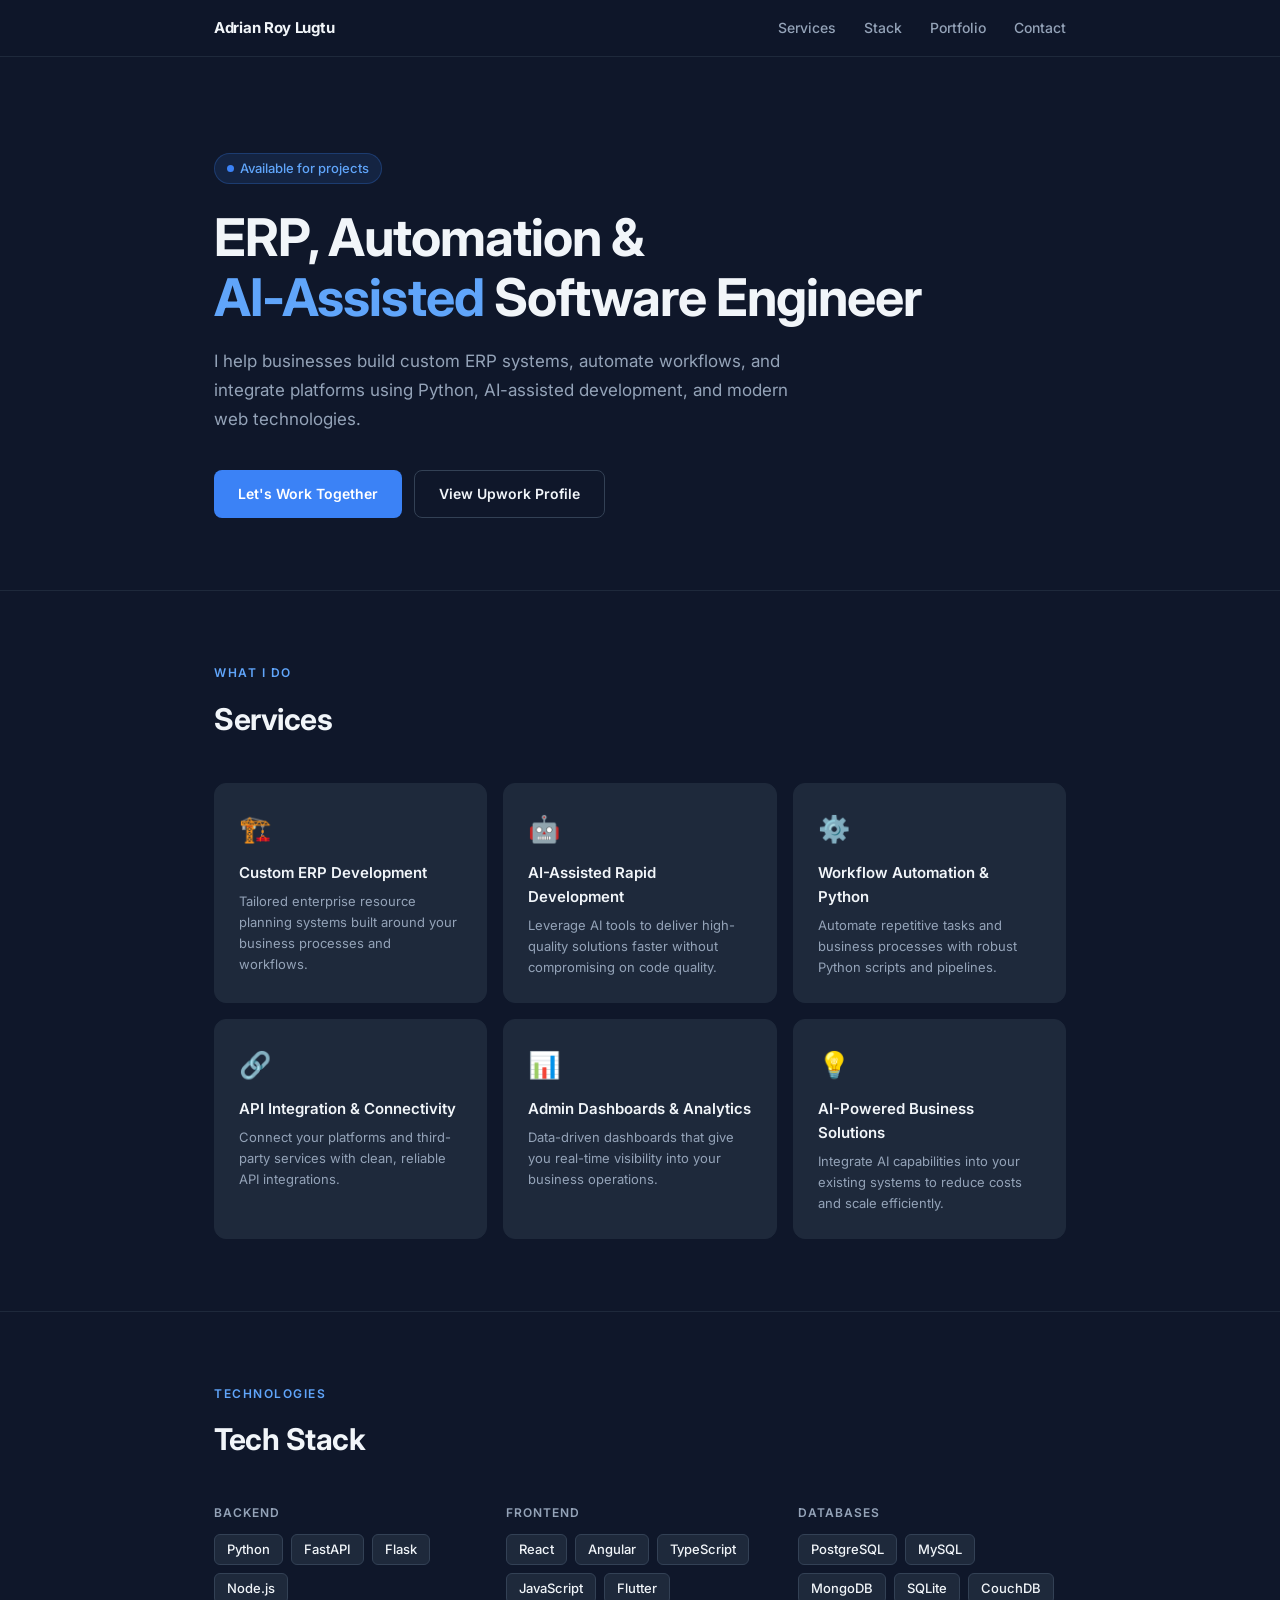
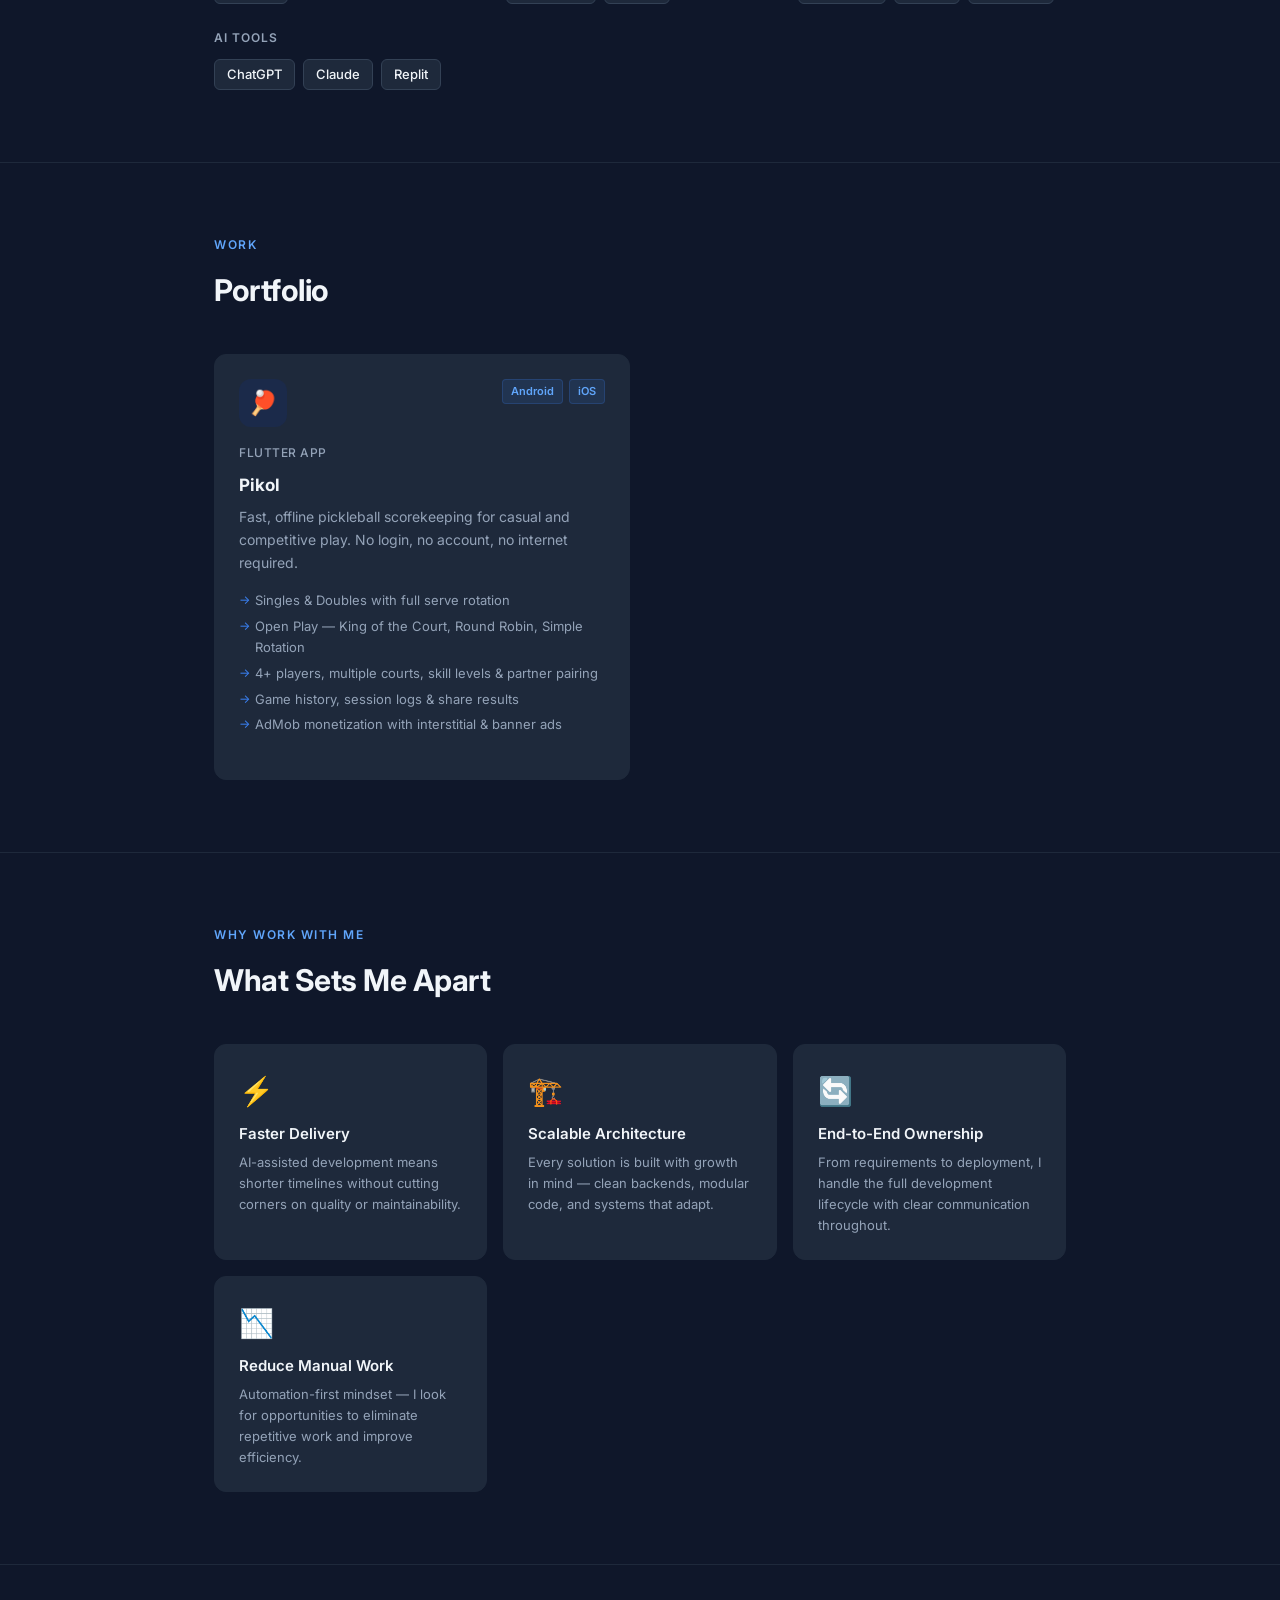
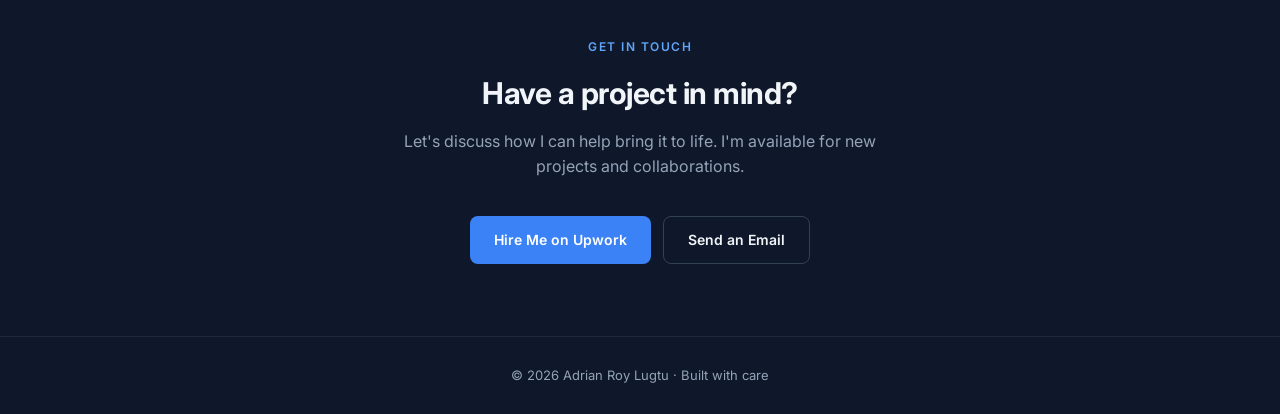
==== index.html @ 1fda946d "added developer profile" ====
<!DOCTYPE html>
<html lang="en">
<head>
  <meta charset="UTF-8" />
  <meta name="viewport" content="width=device-width, initial-scale=1.0" />
  <title>Adrian Roy Lugtu — ERP, Automation & AI Software Engineer</title>
  <link rel="preconnect" href="https://fonts.googleapis.com" />
  <link rel="preconnect" href="https://fonts.gstatic.com" crossorigin />
  <link href="https://fonts.googleapis.com/css2?family=Inter:wght@400;500;600;700&display=swap" rel="stylesheet" />
  <style>
    *, *::before, *::after { box-sizing: border-box; margin: 0; padding: 0; }

    :root {
      --navy:   #0f172a;
      --navy2:  #1e293b;
      --navy3:  #334155;
      --accent: #3b82f6;
      --accent2:#60a5fa;
      --text:   #f1f5f9;
      --muted:  #94a3b8;
      --border: #1e293b;
      --card:   #1e293b;
      --radius: 12px;
    }

    html { scroll-behavior: smooth; }

    body {
      font-family: 'Inter', sans-serif;
      background: var(--navy);
      color: var(--text);
      line-height: 1.6;
      -webkit-font-smoothing: antialiased;
    }

    a { color: var(--accent2); text-decoration: none; }
    a:hover { text-decoration: underline; }

    /* ── Layout ── */
    .container {
      max-width: 900px;
      margin: 0 auto;
      padding: 0 24px;
    }

    section { padding: 72px 0; }
    section + section { border-top: 1px solid var(--border); }

    /* ── Nav ── */
    nav {
      position: sticky;
      top: 0;
      z-index: 100;
      background: rgba(15, 23, 42, 0.9);
      backdrop-filter: blur(10px);
      border-bottom: 1px solid var(--border);
    }

    nav .inner {
      max-width: 900px;
      margin: 0 auto;
      padding: 0 24px;
      height: 56px;
      display: flex;
      align-items: center;
      justify-content: space-between;
    }

    nav .logo {
      font-weight: 700;
      font-size: 15px;
      color: var(--text);
      letter-spacing: -0.3px;
    }

    nav ul {
      list-style: none;
      display: flex;
      gap: 28px;
    }

    nav ul a {
      font-size: 14px;
      font-weight: 500;
      color: var(--muted);
      transition: color 0.2s;
    }

    nav ul a:hover { color: var(--text); text-decoration: none; }

    /* ── Hero ── */
    #hero {
      padding: 96px 0 72px;
      border-top: none;
    }

    .hero-badge {
      display: inline-flex;
      align-items: center;
      gap: 6px;
      background: rgba(59, 130, 246, 0.12);
      border: 1px solid rgba(59, 130, 246, 0.25);
      color: var(--accent2);
      font-size: 13px;
      font-weight: 500;
      padding: 4px 12px;
      border-radius: 999px;
      margin-bottom: 24px;
    }

    .hero-badge::before {
      content: '';
      width: 7px;
      height: 7px;
      background: var(--accent);
      border-radius: 50%;
    }

    h1 {
      font-size: clamp(32px, 6vw, 52px);
      font-weight: 700;
      line-height: 1.15;
      letter-spacing: -1px;
      margin-bottom: 20px;
    }

    h1 span { color: var(--accent2); }

    .hero-desc {
      font-size: 17px;
      color: var(--muted);
      max-width: 600px;
      margin-bottom: 36px;
      line-height: 1.7;
    }

    .hero-cta {
      display: flex;
      gap: 12px;
      flex-wrap: wrap;
    }

    .btn {
      display: inline-flex;
      align-items: center;
      gap: 8px;
      padding: 12px 24px;
      border-radius: 8px;
      font-size: 14px;
      font-weight: 600;
      cursor: pointer;
      transition: opacity 0.2s, transform 0.15s;
    }

    .btn:hover { opacity: 0.85; transform: translateY(-1px); text-decoration: none; }

    .btn-primary {
      background: var(--accent);
      color: #fff;
    }

    .btn-outline {
      background: transparent;
      color: var(--text);
      border: 1px solid var(--navy3);
    }

    /* ── Section headings ── */
    .section-label {
      font-size: 12px;
      font-weight: 600;
      letter-spacing: 1.5px;
      text-transform: uppercase;
      color: var(--accent2);
      margin-bottom: 12px;
    }

    h2 {
      font-size: clamp(22px, 4vw, 30px);
      font-weight: 700;
      letter-spacing: -0.5px;
      margin-bottom: 40px;
    }

    /* ── Services grid ── */
    .services-grid {
      display: grid;
      grid-template-columns: repeat(auto-fill, minmax(260px, 1fr));
      gap: 16px;
    }

    .service-card {
      background: var(--card);
      border: 1px solid var(--border);
      border-radius: var(--radius);
      padding: 24px;
      transition: border-color 0.2s;
    }

    .service-card:hover { border-color: var(--navy3); }

    .service-icon {
      font-size: 26px;
      margin-bottom: 12px;
    }

    .service-card h3 {
      font-size: 15px;
      font-weight: 600;
      margin-bottom: 6px;
    }

    .service-card p {
      font-size: 13px;
      color: var(--muted);
      line-height: 1.6;
    }

    /* ── Tech stack ── */
    .stack-groups {
      display: grid;
      grid-template-columns: repeat(auto-fill, minmax(200px, 1fr));
      gap: 24px;
    }

    .stack-group h3 {
      font-size: 12px;
      font-weight: 600;
      text-transform: uppercase;
      letter-spacing: 1px;
      color: var(--muted);
      margin-bottom: 12px;
    }

    .tag-list {
      display: flex;
      flex-wrap: wrap;
      gap: 8px;
    }

    .tag {
      background: var(--navy2);
      border: 1px solid var(--navy3);
      color: var(--text);
      font-size: 13px;
      font-weight: 500;
      padding: 4px 12px;
      border-radius: 6px;
    }

    /* ── Portfolio ── */
    .portfolio-grid {
      display: grid;
      grid-template-columns: repeat(auto-fill, minmax(280px, 1fr));
      gap: 20px;
    }

    .project-card {
      background: var(--card);
      border: 1px solid var(--border);
      border-radius: var(--radius);
      overflow: hidden;
      transition: border-color 0.2s, transform 0.2s;
    }

    .project-card:hover {
      border-color: var(--navy3);
      transform: translateY(-2px);
    }

    .project-header {
      padding: 24px 24px 0;
      display: flex;
      align-items: flex-start;
      justify-content: space-between;
      gap: 12px;
    }

    .project-icon {
      width: 48px;
      height: 48px;
      border-radius: 12px;
      background: #1B2A4A;
      display: flex;
      align-items: center;
      justify-content: center;
      font-size: 24px;
      flex-shrink: 0;
    }

    .project-platforms {
      display: flex;
      gap: 6px;
    }

    .platform-badge {
      font-size: 11px;
      font-weight: 600;
      padding: 3px 8px;
      border-radius: 4px;
      background: rgba(59, 130, 246, 0.12);
      color: var(--accent2);
      border: 1px solid rgba(59, 130, 246, 0.2);
    }

    .project-body { padding: 16px 24px 24px; }

    .project-body h3 {
      font-size: 17px;
      font-weight: 700;
      margin-bottom: 6px;
    }

    .project-body .tagline {
      font-size: 12px;
      font-weight: 500;
      color: var(--muted);
      margin-bottom: 10px;
      text-transform: uppercase;
      letter-spacing: 0.5px;
    }

    .project-body p {
      font-size: 14px;
      color: var(--muted);
      line-height: 1.65;
      margin-bottom: 16px;
    }

    .project-features {
      list-style: none;
      display: flex;
      flex-direction: column;
      gap: 5px;
      margin-bottom: 20px;
    }

    .project-features li {
      font-size: 13px;
      color: var(--muted);
      padding-left: 16px;
      position: relative;
    }

    .project-features li::before {
      content: '→';
      position: absolute;
      left: 0;
      color: var(--accent);
      font-size: 12px;
    }

    /* ── Why me ── */
    .why-grid {
      display: grid;
      grid-template-columns: repeat(auto-fill, minmax(240px, 1fr));
      gap: 16px;
    }

    .why-card {
      background: var(--card);
      border: 1px solid var(--border);
      border-radius: var(--radius);
      padding: 24px;
    }

    .why-card .num {
      font-size: 28px;
      font-weight: 700;
      color: var(--accent2);
      margin-bottom: 8px;
    }

    .why-card h3 {
      font-size: 15px;
      font-weight: 600;
      margin-bottom: 6px;
    }

    .why-card p {
      font-size: 13px;
      color: var(--muted);
      line-height: 1.6;
    }

    /* ── Contact ── */
    #contact {
      text-align: center;
    }

    #contact h2 { margin-bottom: 12px; }

    #contact p {
      font-size: 16px;
      color: var(--muted);
      max-width: 480px;
      margin: 0 auto 36px;
    }

    #contact .cta-row {
      display: flex;
      justify-content: center;
      gap: 12px;
      flex-wrap: wrap;
    }

    /* ── Footer ── */
    footer {
      border-top: 1px solid var(--border);
      padding: 28px 0;
      text-align: center;
    }

    footer p {
      font-size: 13px;
      color: var(--muted);
    }

    /* ── Responsive ── */
    @media (max-width: 600px) {
      nav ul { display: none; }
      .hero-cta { flex-direction: column; }
      #contact .cta-row { flex-direction: column; align-items: center; }
    }
  </style>
</head>
<body>

  <!-- Nav -->
  <nav>
    <div class="inner">
      <span class="logo">Adrian Roy Lugtu</span>
      <ul>
        <li><a href="#services">Services</a></li>
        <li><a href="#stack">Stack</a></li>
        <li><a href="#portfolio">Portfolio</a></li>
        <li><a href="#contact">Contact</a></li>
      </ul>
    </div>
  </nav>

  <!-- Hero -->
  <section id="hero">
    <div class="container">
      <div class="hero-badge">Available for projects</div>
      <h1>ERP, Automation &<br /><span>AI-Assisted</span> Software Engineer</h1>
      <p class="hero-desc">
        I help businesses build custom ERP systems, automate workflows, and integrate platforms
        using Python, AI-assisted development, and modern web technologies.
      </p>
      <div class="hero-cta">
        <a href="#contact" class="btn btn-primary">Let's Work Together</a>
        <a href="https://www.upwork.com/freelancers/adrianroyl" target="_blank" rel="noopener" class="btn btn-outline">View Upwork Profile</a>
      </div>
    </div>
  </section>

  <!-- Services -->
  <section id="services">
    <div class="container">
      <div class="section-label">What I Do</div>
      <h2>Services</h2>
      <div class="services-grid">
        <div class="service-card">
          <div class="service-icon">🏗️</div>
          <h3>Custom ERP Development</h3>
          <p>Tailored enterprise resource planning systems built around your business processes and workflows.</p>
        </div>
        <div class="service-card">
          <div class="service-icon">🤖</div>
          <h3>AI-Assisted Rapid Development</h3>
          <p>Leverage AI tools to deliver high-quality solutions faster without compromising on code quality.</p>
        </div>
        <div class="service-card">
          <div class="service-icon">⚙️</div>
          <h3>Workflow Automation & Python</h3>
          <p>Automate repetitive tasks and business processes with robust Python scripts and pipelines.</p>
        </div>
        <div class="service-card">
          <div class="service-icon">🔗</div>
          <h3>API Integration & Connectivity</h3>
          <p>Connect your platforms and third-party services with clean, reliable API integrations.</p>
        </div>
        <div class="service-card">
          <div class="service-icon">📊</div>
          <h3>Admin Dashboards & Analytics</h3>
          <p>Data-driven dashboards that give you real-time visibility into your business operations.</p>
        </div>
        <div class="service-card">
          <div class="service-icon">💡</div>
          <h3>AI-Powered Business Solutions</h3>
          <p>Integrate AI capabilities into your existing systems to reduce costs and scale efficiently.</p>
        </div>
      </div>
    </div>
  </section>

  <!-- Tech Stack -->
  <section id="stack">
    <div class="container">
      <div class="section-label">Technologies</div>
      <h2>Tech Stack</h2>
      <div class="stack-groups">
        <div class="stack-group">
          <h3>Backend</h3>
          <div class="tag-list">
            <span class="tag">Python</span>
            <span class="tag">FastAPI</span>
            <span class="tag">Flask</span>
            <span class="tag">Node.js</span>
          </div>
        </div>
        <div class="stack-group">
          <h3>Frontend</h3>
          <div class="tag-list">
            <span class="tag">React</span>
            <span class="tag">Angular</span>
            <span class="tag">TypeScript</span>
            <span class="tag">JavaScript</span>
            <span class="tag">Flutter</span>
          </div>
        </div>
        <div class="stack-group">
          <h3>Databases</h3>
          <div class="tag-list">
            <span class="tag">PostgreSQL</span>
            <span class="tag">MySQL</span>
            <span class="tag">MongoDB</span>
            <span class="tag">SQLite</span>
            <span class="tag">CouchDB</span>
          </div>
        </div>
        <div class="stack-group">
          <h3>AI Tools</h3>
          <div class="tag-list">
            <span class="tag">ChatGPT</span>
            <span class="tag">Claude</span>
            <span class="tag">Replit</span>
          </div>
        </div>
      </div>
    </div>
  </section>

  <!-- Portfolio -->
  <section id="portfolio">
    <div class="container">
      <div class="section-label">Work</div>
      <h2>Portfolio</h2>
      <div class="portfolio-grid">
        <div class="project-card">
          <div class="project-header">
            <div class="project-icon">🏓</div>
            <div class="project-platforms">
              <span class="platform-badge">Android</span>
              <span class="platform-badge">iOS</span>
            </div>
          </div>
          <div class="project-body">
            <div class="tagline">Flutter App</div>
            <h3>Pikol</h3>
            <p>Fast, offline pickleball scorekeeping for casual and competitive play. No login, no account, no internet required.</p>
            <ul class="project-features">
              <li>Singles &amp; Doubles with full serve rotation</li>
              <li>Open Play — King of the Court, Round Robin, Simple Rotation</li>
              <li>4+ players, multiple courts, skill levels &amp; partner pairing</li>
              <li>Game history, session logs &amp; share results</li>
              <li>AdMob monetization with interstitial &amp; banner ads</li>
            </ul>
          </div>
        </div>
      </div>
    </div>
  </section>

  <!-- Why Me -->
  <section id="why">
    <div class="container">
      <div class="section-label">Why Work With Me</div>
      <h2>What Sets Me Apart</h2>
      <div class="why-grid">
        <div class="why-card">
          <div class="num">⚡</div>
          <h3>Faster Delivery</h3>
          <p>AI-assisted development means shorter timelines without cutting corners on quality or maintainability.</p>
        </div>
        <div class="why-card">
          <div class="num">🏗️</div>
          <h3>Scalable Architecture</h3>
          <p>Every solution is built with growth in mind — clean backends, modular code, and systems that adapt.</p>
        </div>
        <div class="why-card">
          <div class="num">🔄</div>
          <h3>End-to-End Ownership</h3>
          <p>From requirements to deployment, I handle the full development lifecycle with clear communication throughout.</p>
        </div>
        <div class="why-card">
          <div class="num">📉</div>
          <h3>Reduce Manual Work</h3>
          <p>Automation-first mindset — I look for opportunities to eliminate repetitive work and improve efficiency.</p>
        </div>
      </div>
    </div>
  </section>

  <!-- Contact -->
  <section id="contact">
    <div class="container">
      <div class="section-label">Get In Touch</div>
      <h2>Have a project in mind?</h2>
      <p>Let's discuss how I can help bring it to life. I'm available for new projects and collaborations.</p>
      <div class="cta-row">
        <a href="https://www.upwork.com/freelancers/adrianroyl" target="_blank" rel="noopener" class="btn btn-primary">Hire Me on Upwork</a>
        <a href="mailto:driitechdev@gmail.com" class="btn btn-outline">Send an Email</a>
      </div>
    </div>
  </section>

  <!-- Footer -->
  <footer>
    <div class="container">
      <p>© 2026 Adrian Roy Lugtu · Built with care</p>
    </div>
  </footer>

</body>
</html>
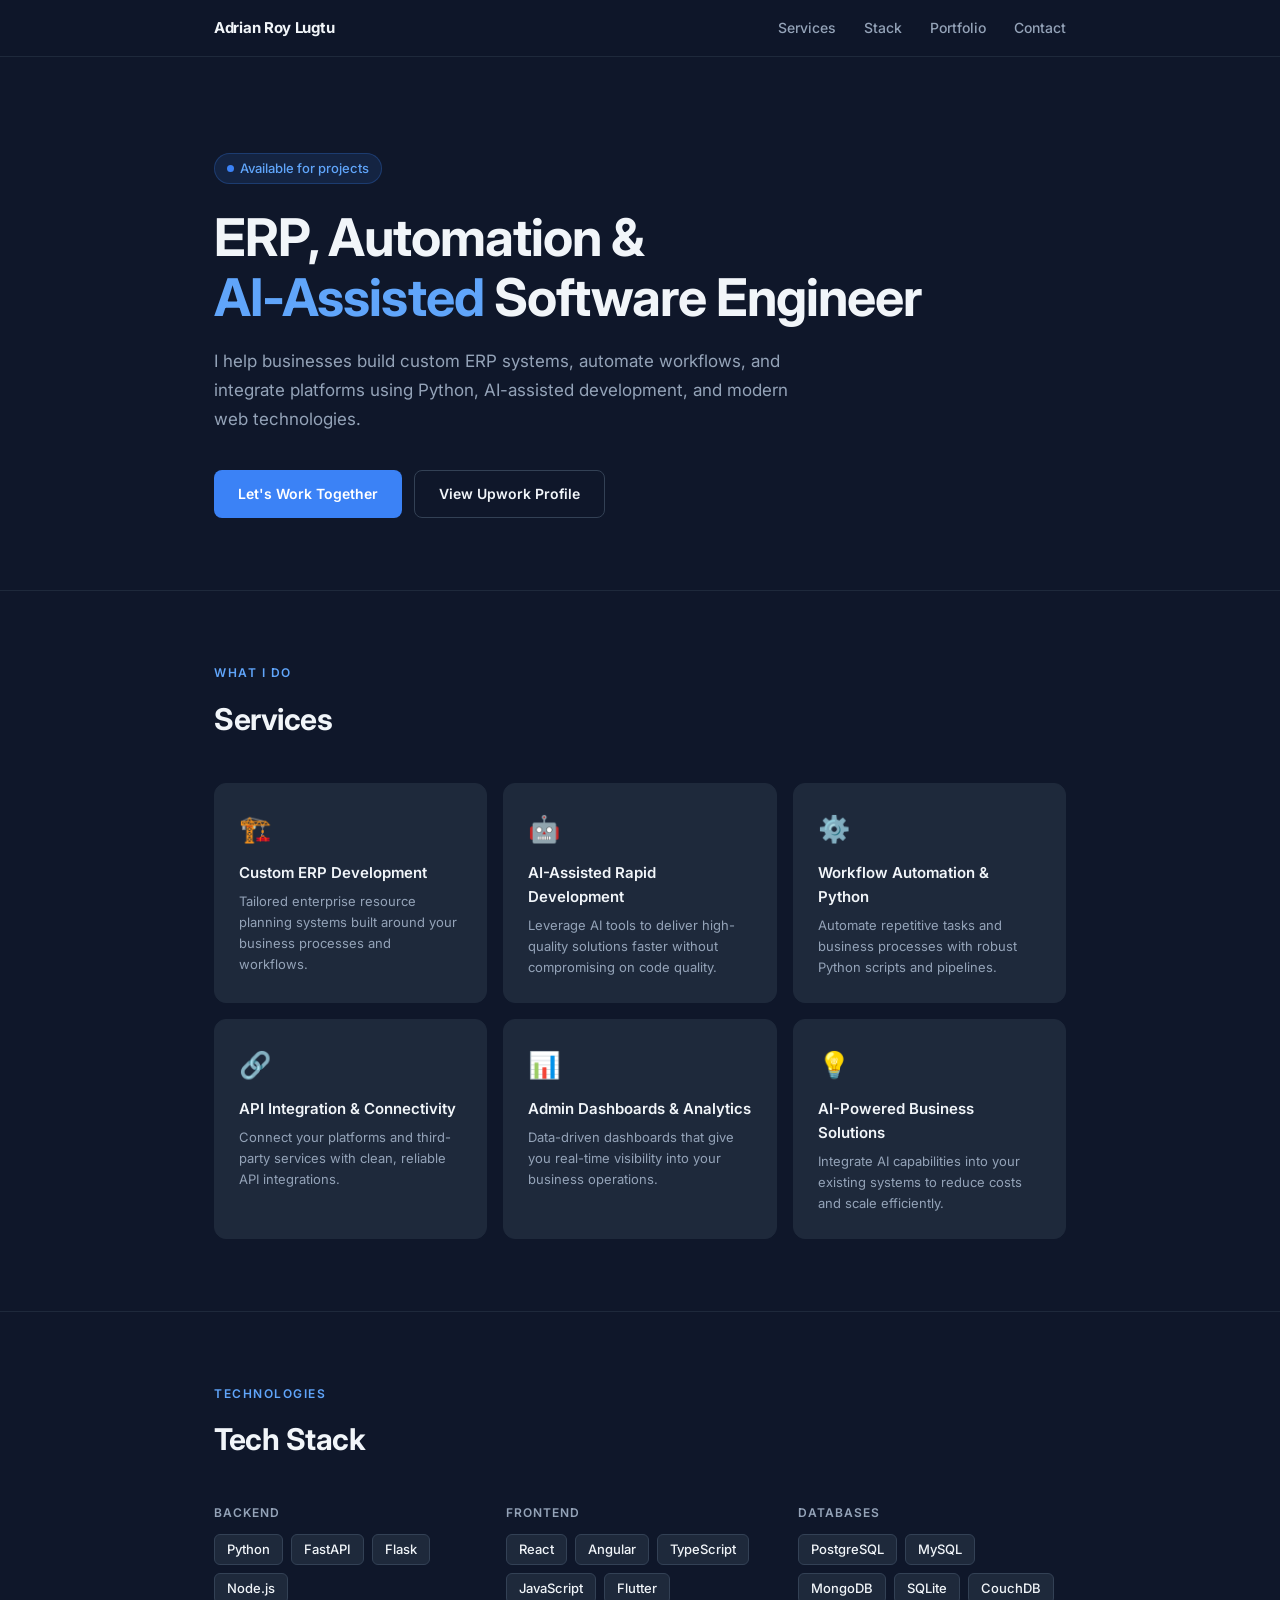
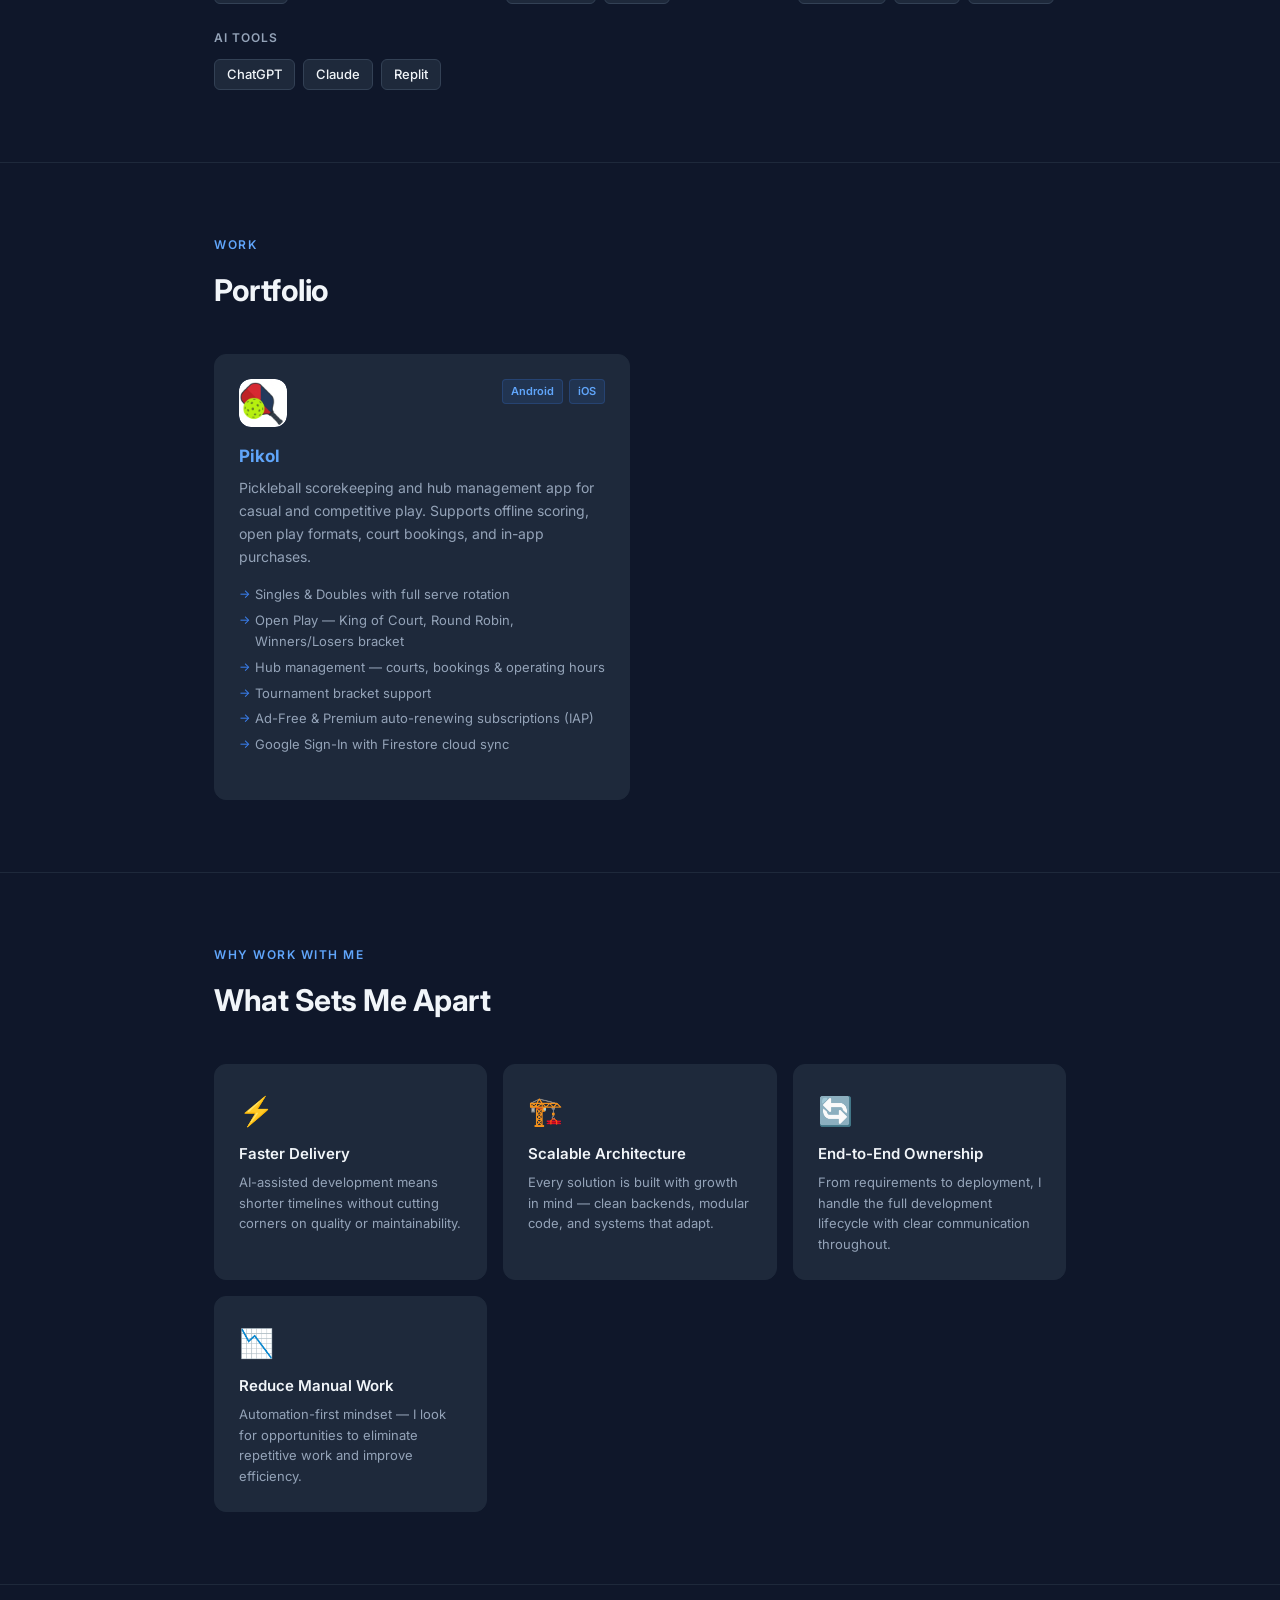
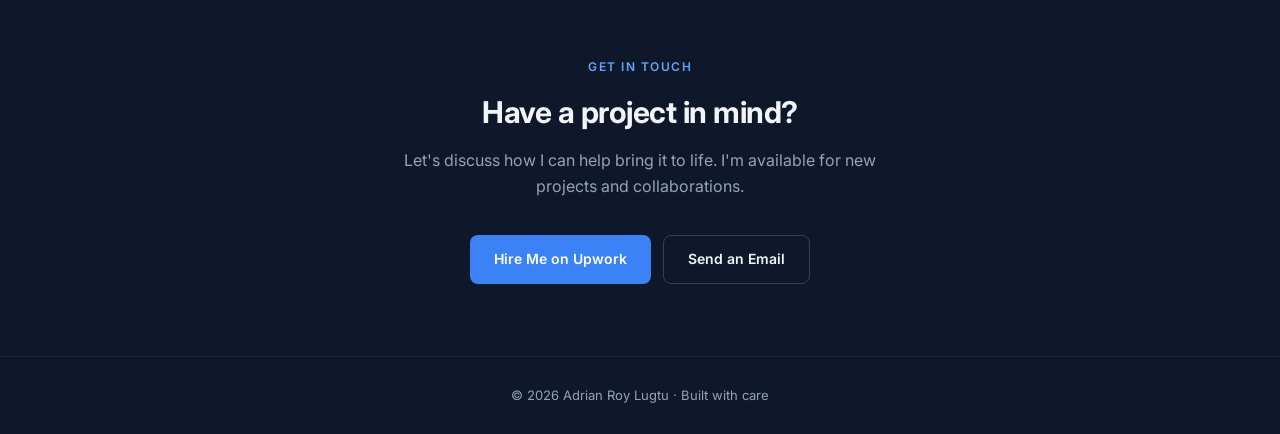
==== commit 2105e165: "enhancements" ====
--- a/index.html
+++ b/index.html
@@ -3,426 +3,13 @@
 <head>
   <meta charset="UTF-8" />
   <meta name="viewport" content="width=device-width, initial-scale=1.0" />
+  <meta name="google-site-verification" content="1sNvePrURhiB3-bmYfM8TQSRdcV1Rvkwj7T9Ug1Km-I" />
   <title>Adrian Roy Lugtu — ERP, Automation & AI Software Engineer</title>
   <link rel="preconnect" href="https://fonts.googleapis.com" />
   <link rel="preconnect" href="https://fonts.gstatic.com" crossorigin />
   <link href="https://fonts.googleapis.com/css2?family=Inter:wght@400;500;600;700&display=swap" rel="stylesheet" />
-  <style>
-    *, *::before, *::after { box-sizing: border-box; margin: 0; padding: 0; }
-
-    :root {
-      --navy:   #0f172a;
-      --navy2:  #1e293b;
-      --navy3:  #334155;
-      --accent: #3b82f6;
-      --accent2:#60a5fa;
-      --text:   #f1f5f9;
-      --muted:  #94a3b8;
-      --border: #1e293b;
-      --card:   #1e293b;
-      --radius: 12px;
-    }
-
-    html { scroll-behavior: smooth; }
-
-    body {
-      font-family: 'Inter', sans-serif;
-      background: var(--navy);
-      color: var(--text);
-      line-height: 1.6;
-      -webkit-font-smoothing: antialiased;
-    }
-
-    a { color: var(--accent2); text-decoration: none; }
-    a:hover { text-decoration: underline; }
-
-    /* ── Layout ── */
-    .container {
-      max-width: 900px;
-      margin: 0 auto;
-      padding: 0 24px;
-    }
-
-    section { padding: 72px 0; }
-    section + section { border-top: 1px solid var(--border); }
-
-    /* ── Nav ── */
-    nav {
-      position: sticky;
-      top: 0;
-      z-index: 100;
-      background: rgba(15, 23, 42, 0.9);
-      backdrop-filter: blur(10px);
-      border-bottom: 1px solid var(--border);
-    }
-
-    nav .inner {
-      max-width: 900px;
-      margin: 0 auto;
-      padding: 0 24px;
-      height: 56px;
-      display: flex;
-      align-items: center;
-      justify-content: space-between;
-    }
-
-    nav .logo {
-      font-weight: 700;
-      font-size: 15px;
-      color: var(--text);
-      letter-spacing: -0.3px;
-    }
-
-    nav ul {
-      list-style: none;
-      display: flex;
-      gap: 28px;
-    }
-
-    nav ul a {
-      font-size: 14px;
-      font-weight: 500;
-      color: var(--muted);
-      transition: color 0.2s;
-    }
-
-    nav ul a:hover { color: var(--text); text-decoration: none; }
-
-    /* ── Hero ── */
-    #hero {
-      padding: 96px 0 72px;
-      border-top: none;
-    }
-
-    .hero-badge {
-      display: inline-flex;
-      align-items: center;
-      gap: 6px;
-      background: rgba(59, 130, 246, 0.12);
-      border: 1px solid rgba(59, 130, 246, 0.25);
-      color: var(--accent2);
-      font-size: 13px;
-      font-weight: 500;
-      padding: 4px 12px;
-      border-radius: 999px;
-      margin-bottom: 24px;
-    }
-
-    .hero-badge::before {
-      content: '';
-      width: 7px;
-      height: 7px;
-      background: var(--accent);
-      border-radius: 50%;
-    }
-
-    h1 {
-      font-size: clamp(32px, 6vw, 52px);
-      font-weight: 700;
-      line-height: 1.15;
-      letter-spacing: -1px;
-      margin-bottom: 20px;
-    }
-
-    h1 span { color: var(--accent2); }
-
-    .hero-desc {
-      font-size: 17px;
-      color: var(--muted);
-      max-width: 600px;
-      margin-bottom: 36px;
-      line-height: 1.7;
-    }
-
-    .hero-cta {
-      display: flex;
-      gap: 12px;
-      flex-wrap: wrap;
-    }
-
-    .btn {
-      display: inline-flex;
-      align-items: center;
-      gap: 8px;
-      padding: 12px 24px;
-      border-radius: 8px;
-      font-size: 14px;
-      font-weight: 600;
-      cursor: pointer;
-      transition: opacity 0.2s, transform 0.15s;
-    }
-
-    .btn:hover { opacity: 0.85; transform: translateY(-1px); text-decoration: none; }
-
-    .btn-primary {
-      background: var(--accent);
-      color: #fff;
-    }
-
-    .btn-outline {
-      background: transparent;
-      color: var(--text);
-      border: 1px solid var(--navy3);
-    }
-
-    /* ── Section headings ── */
-    .section-label {
-      font-size: 12px;
-      font-weight: 600;
-      letter-spacing: 1.5px;
-      text-transform: uppercase;
-      color: var(--accent2);
-      margin-bottom: 12px;
-    }
-
-    h2 {
-      font-size: clamp(22px, 4vw, 30px);
-      font-weight: 700;
-      letter-spacing: -0.5px;
-      margin-bottom: 40px;
-    }
-
-    /* ── Services grid ── */
-    .services-grid {
-      display: grid;
-      grid-template-columns: repeat(auto-fill, minmax(260px, 1fr));
-      gap: 16px;
-    }
-
-    .service-card {
-      background: var(--card);
-      border: 1px solid var(--border);
-      border-radius: var(--radius);
-      padding: 24px;
-      transition: border-color 0.2s;
-    }
-
-    .service-card:hover { border-color: var(--navy3); }
-
-    .service-icon {
-      font-size: 26px;
-      margin-bottom: 12px;
-    }
-
-    .service-card h3 {
-      font-size: 15px;
-      font-weight: 600;
-      margin-bottom: 6px;
-    }
-
-    .service-card p {
-      font-size: 13px;
-      color: var(--muted);
-      line-height: 1.6;
-    }
-
-    /* ── Tech stack ── */
-    .stack-groups {
-      display: grid;
-      grid-template-columns: repeat(auto-fill, minmax(200px, 1fr));
-      gap: 24px;
-    }
-
-    .stack-group h3 {
-      font-size: 12px;
-      font-weight: 600;
-      text-transform: uppercase;
-      letter-spacing: 1px;
-      color: var(--muted);
-      margin-bottom: 12px;
-    }
-
-    .tag-list {
-      display: flex;
-      flex-wrap: wrap;
-      gap: 8px;
-    }
-
-    .tag {
-      background: var(--navy2);
-      border: 1px solid var(--navy3);
-      color: var(--text);
-      font-size: 13px;
-      font-weight: 500;
-      padding: 4px 12px;
-      border-radius: 6px;
-    }
-
-    /* ── Portfolio ── */
-    .portfolio-grid {
-      display: grid;
-      grid-template-columns: repeat(auto-fill, minmax(280px, 1fr));
-      gap: 20px;
-    }
-
-    .project-card {
-      background: var(--card);
-      border: 1px solid var(--border);
-      border-radius: var(--radius);
-      overflow: hidden;
-      transition: border-color 0.2s, transform 0.2s;
-    }
-
-    .project-card:hover {
-      border-color: var(--navy3);
-      transform: translateY(-2px);
-    }
-
-    .project-header {
-      padding: 24px 24px 0;
-      display: flex;
-      align-items: flex-start;
-      justify-content: space-between;
-      gap: 12px;
-    }
-
-    .project-icon {
-      width: 48px;
-      height: 48px;
-      border-radius: 12px;
-      background: #1B2A4A;
-      display: flex;
-      align-items: center;
-      justify-content: center;
-      font-size: 24px;
-      flex-shrink: 0;
-    }
-
-    .project-platforms {
-      display: flex;
-      gap: 6px;
-    }
-
-    .platform-badge {
-      font-size: 11px;
-      font-weight: 600;
-      padding: 3px 8px;
-      border-radius: 4px;
-      background: rgba(59, 130, 246, 0.12);
-      color: var(--accent2);
-      border: 1px solid rgba(59, 130, 246, 0.2);
-    }
-
-    .project-body { padding: 16px 24px 24px; }
-
-    .project-body h3 {
-      font-size: 17px;
-      font-weight: 700;
-      margin-bottom: 6px;
-    }
-
-    .project-body .tagline {
-      font-size: 12px;
-      font-weight: 500;
-      color: var(--muted);
-      margin-bottom: 10px;
-      text-transform: uppercase;
-      letter-spacing: 0.5px;
-    }
-
-    .project-body p {
-      font-size: 14px;
-      color: var(--muted);
-      line-height: 1.65;
-      margin-bottom: 16px;
-    }
-
-    .project-features {
-      list-style: none;
-      display: flex;
-      flex-direction: column;
-      gap: 5px;
-      margin-bottom: 20px;
-    }
-
-    .project-features li {
-      font-size: 13px;
-      color: var(--muted);
-      padding-left: 16px;
-      position: relative;
-    }
-
-    .project-features li::before {
-      content: '→';
-      position: absolute;
-      left: 0;
-      color: var(--accent);
-      font-size: 12px;
-    }
-
-    /* ── Why me ── */
-    .why-grid {
-      display: grid;
-      grid-template-columns: repeat(auto-fill, minmax(240px, 1fr));
-      gap: 16px;
-    }
-
-    .why-card {
-      background: var(--card);
-      border: 1px solid var(--border);
-      border-radius: var(--radius);
-      padding: 24px;
-    }
-
-    .why-card .num {
-      font-size: 28px;
-      font-weight: 700;
-      color: var(--accent2);
-      margin-bottom: 8px;
-    }
-
-    .why-card h3 {
-      font-size: 15px;
-      font-weight: 600;
-      margin-bottom: 6px;
-    }
-
-    .why-card p {
-      font-size: 13px;
-      color: var(--muted);
-      line-height: 1.6;
-    }
-
-    /* ── Contact ── */
-    #contact {
-      text-align: center;
-    }
-
-    #contact h2 { margin-bottom: 12px; }
-
-    #contact p {
-      font-size: 16px;
-      color: var(--muted);
-      max-width: 480px;
-      margin: 0 auto 36px;
-    }
-
-    #contact .cta-row {
-      display: flex;
-      justify-content: center;
-      gap: 12px;
-      flex-wrap: wrap;
-    }
-
-    /* ── Footer ── */
-    footer {
-      border-top: 1px solid var(--border);
-      padding: 28px 0;
-      text-align: center;
-    }
-
-    footer p {
-      font-size: 13px;
-      color: var(--muted);
-    }
-
-    /* ── Responsive ── */
-    @media (max-width: 600px) {
-      nav ul { display: none; }
-      .hero-cta { flex-direction: column; }
-      #contact .cta-row { flex-direction: column; align-items: center; }
-    }
-  </style>
+  <link rel="stylesheet" href="assets/css/style.css" />
+  <link rel="icon" type="image/png" href="assets/img/favicon.ico" />
 </head>
 <body>
 
@@ -550,22 +137,26 @@
       <div class="portfolio-grid">
         <div class="project-card">
           <div class="project-header">
-            <div class="project-icon">🏓</div>
+            <div class="project-icon">
+              <img src="assets/img/pikol-icon.png" alt="Pikol" />
+            </div>
             <div class="project-platforms">
               <span class="platform-badge">Android</span>
               <span class="platform-badge">iOS</span>
             </div>
           </div>
           <div class="project-body">
-            <div class="tagline">Flutter App</div>
-            <h3>Pikol</h3>
-            <p>Fast, offline pickleball scorekeeping for casual and competitive play. No login, no account, no internet required.</p>
+            <h3>
+              <a href="https://pikol-web.vercel.app/" target="_blank">Pikol</a>
+            </h3>
+            <p>Pickleball scorekeeping and hub management app for casual and competitive play. Supports offline scoring, open play formats, court bookings, and in-app purchases.</p>
             <ul class="project-features">
               <li>Singles &amp; Doubles with full serve rotation</li>
-              <li>Open Play — King of the Court, Round Robin, Simple Rotation</li>
-              <li>4+ players, multiple courts, skill levels &amp; partner pairing</li>
-              <li>Game history, session logs &amp; share results</li>
-              <li>AdMob monetization with interstitial &amp; banner ads</li>
+              <li>Open Play — King of Court, Round Robin, Winners/Losers bracket</li>
+              <li>Hub management — courts, bookings &amp; operating hours</li>
+              <li>Tournament bracket support</li>
+              <li>Ad-Free &amp; Premium auto-renewing subscriptions (IAP)</li>
+              <li>Google Sign-In with Firestore cloud sync</li>
             </ul>
           </div>
         </div>
--- a/assets/css/style.css
+++ b/assets/css/style.css
@@ -0,0 +1,426 @@
+*, *::before, *::after { box-sizing: border-box; margin: 0; padding: 0; }
+
+:root {
+  --navy:   #0f172a;
+  --navy2:  #1e293b;
+  --navy3:  #334155;
+  --accent: #3b82f6;
+  --accent2:#60a5fa;
+  --text:   #f1f5f9;
+  --muted:  #94a3b8;
+  --border: #1e293b;
+  --card:   #1e293b;
+  --radius: 12px;
+}
+
+html { scroll-behavior: smooth; }
+
+body {
+  font-family: 'Inter', sans-serif;
+  background: var(--navy);
+  color: var(--text);
+  line-height: 1.6;
+  -webkit-font-smoothing: antialiased;
+}
+
+a { color: var(--accent2); text-decoration: none; }
+a:hover { text-decoration: underline; }
+
+/* ── Layout ── */
+.container {
+  max-width: 900px;
+  margin: 0 auto;
+  padding: 0 24px;
+}
+
+section { padding: 72px 0; }
+section + section { border-top: 1px solid var(--border); }
+
+/* ── Nav ── */
+nav {
+  position: sticky;
+  top: 0;
+  z-index: 100;
+  background: rgba(15, 23, 42, 0.9);
+  backdrop-filter: blur(10px);
+  border-bottom: 1px solid var(--border);
+}
+
+nav .inner {
+  max-width: 900px;
+  margin: 0 auto;
+  padding: 0 24px;
+  height: 56px;
+  display: flex;
+  align-items: center;
+  justify-content: space-between;
+}
+
+nav .logo {
+  font-weight: 700;
+  font-size: 15px;
+  color: var(--text);
+  letter-spacing: -0.3px;
+}
+
+nav ul {
+  list-style: none;
+  display: flex;
+  gap: 28px;
+}
+
+nav ul a {
+  font-size: 14px;
+  font-weight: 500;
+  color: var(--muted);
+  transition: color 0.2s;
+}
+
+nav ul a:hover { color: var(--text); text-decoration: none; }
+
+/* ── Hero ── */
+#hero {
+  padding: 96px 0 72px;
+  border-top: none;
+}
+
+.hero-badge {
+  display: inline-flex;
+  align-items: center;
+  gap: 6px;
+  background: rgba(59, 130, 246, 0.12);
+  border: 1px solid rgba(59, 130, 246, 0.25);
+  color: var(--accent2);
+  font-size: 13px;
+  font-weight: 500;
+  padding: 4px 12px;
+  border-radius: 999px;
+  margin-bottom: 24px;
+}
+
+.hero-badge::before {
+  content: '';
+  width: 7px;
+  height: 7px;
+  background: var(--accent);
+  border-radius: 50%;
+}
+
+h1 {
+  font-size: clamp(32px, 6vw, 52px);
+  font-weight: 700;
+  line-height: 1.15;
+  letter-spacing: -1px;
+  margin-bottom: 20px;
+}
+
+h1 span { color: var(--accent2); }
+
+.hero-desc {
+  font-size: 17px;
+  color: var(--muted);
+  max-width: 600px;
+  margin-bottom: 36px;
+  line-height: 1.7;
+}
+
+.hero-cta {
+  display: flex;
+  gap: 12px;
+  flex-wrap: wrap;
+}
+
+.btn {
+  display: inline-flex;
+  align-items: center;
+  gap: 8px;
+  padding: 12px 24px;
+  border-radius: 8px;
+  font-size: 14px;
+  font-weight: 600;
+  cursor: pointer;
+  transition: opacity 0.2s, transform 0.15s;
+}
+
+.btn:hover { opacity: 0.85; transform: translateY(-1px); text-decoration: none; }
+
+.btn-primary {
+  background: var(--accent);
+  color: #fff;
+}
+
+.btn-outline {
+  background: transparent;
+  color: var(--text);
+  border: 1px solid var(--navy3);
+}
+
+/* ── Section headings ── */
+.section-label {
+  font-size: 12px;
+  font-weight: 600;
+  letter-spacing: 1.5px;
+  text-transform: uppercase;
+  color: var(--accent2);
+  margin-bottom: 12px;
+}
+
+h2 {
+  font-size: clamp(22px, 4vw, 30px);
+  font-weight: 700;
+  letter-spacing: -0.5px;
+  margin-bottom: 40px;
+}
+
+/* ── Services grid ── */
+.services-grid {
+  display: grid;
+  grid-template-columns: repeat(auto-fill, minmax(260px, 1fr));
+  gap: 16px;
+}
+
+.service-card {
+  background: var(--card);
+  border: 1px solid var(--border);
+  border-radius: var(--radius);
+  padding: 24px;
+  transition: border-color 0.2s;
+}
+
+.service-card:hover { border-color: var(--navy3); }
+
+.service-icon {
+  font-size: 26px;
+  margin-bottom: 12px;
+}
+
+.service-card h3 {
+  font-size: 15px;
+  font-weight: 600;
+  margin-bottom: 6px;
+}
+
+.service-card p {
+  font-size: 13px;
+  color: var(--muted);
+  line-height: 1.6;
+}
+
+/* ── Tech stack ── */
+.stack-groups {
+  display: grid;
+  grid-template-columns: repeat(auto-fill, minmax(200px, 1fr));
+  gap: 24px;
+}
+
+.stack-group h3 {
+  font-size: 12px;
+  font-weight: 600;
+  text-transform: uppercase;
+  letter-spacing: 1px;
+  color: var(--muted);
+  margin-bottom: 12px;
+}
+
+.tag-list {
+  display: flex;
+  flex-wrap: wrap;
+  gap: 8px;
+}
+
+.tag {
+  background: var(--navy2);
+  border: 1px solid var(--navy3);
+  color: var(--text);
+  font-size: 13px;
+  font-weight: 500;
+  padding: 4px 12px;
+  border-radius: 6px;
+}
+
+/* ── Portfolio ── */
+.portfolio-grid {
+  display: grid;
+  grid-template-columns: repeat(auto-fill, minmax(280px, 1fr));
+  gap: 20px;
+}
+
+.project-card {
+  background: var(--card);
+  border: 1px solid var(--border);
+  border-radius: var(--radius);
+  overflow: hidden;
+  transition: border-color 0.2s, transform 0.2s;
+}
+
+.project-card:hover {
+  border-color: var(--navy3);
+  transform: translateY(-2px);
+}
+
+.project-header {
+  padding: 24px 24px 0;
+  display: flex;
+  align-items: flex-start;
+  justify-content: space-between;
+  gap: 12px;
+}
+
+.project-icon {
+  width: 48px;
+  height: 48px;
+  border-radius: 12px;
+  background: #1B2A4A;
+  display: flex;
+  align-items: center;
+  justify-content: center;
+  font-size: 24px;
+  flex-shrink: 0;
+  overflow: hidden;
+}
+
+.project-icon img {
+  width: 100%;
+  height: 100%;
+  object-fit: cover;
+  border-radius: 12px;
+}
+
+.project-platforms {
+  display: flex;
+  gap: 6px;
+}
+
+.platform-badge {
+  font-size: 11px;
+  font-weight: 600;
+  padding: 3px 8px;
+  border-radius: 4px;
+  background: rgba(59, 130, 246, 0.12);
+  color: var(--accent2);
+  border: 1px solid rgba(59, 130, 246, 0.2);
+}
+
+.platform-badge.muted {
+  background: rgba(100, 100, 100, 0.15);
+  color: var(--muted);
+  border-color: rgba(100, 100, 100, 0.2);
+}
+
+.project-body { padding: 16px 24px 24px; }
+
+.project-body h3 {
+  font-size: 17px;
+  font-weight: 700;
+  margin-bottom: 6px;
+}
+
+.project-body .tagline {
+  font-size: 12px;
+  font-weight: 500;
+  color: var(--muted);
+  margin-bottom: 10px;
+  text-transform: uppercase;
+  letter-spacing: 0.5px;
+}
+
+.project-body p {
+  font-size: 14px;
+  color: var(--muted);
+  line-height: 1.65;
+  margin-bottom: 16px;
+}
+
+.project-features {
+  list-style: none;
+  display: flex;
+  flex-direction: column;
+  gap: 5px;
+  margin-bottom: 20px;
+}
+
+.project-features li {
+  font-size: 13px;
+  color: var(--muted);
+  padding-left: 16px;
+  position: relative;
+}
+
+.project-features li::before {
+  content: '→';
+  position: absolute;
+  left: 0;
+  color: var(--accent);
+  font-size: 12px;
+}
+
+/* ── Why me ── */
+.why-grid {
+  display: grid;
+  grid-template-columns: repeat(auto-fill, minmax(240px, 1fr));
+  gap: 16px;
+}
+
+.why-card {
+  background: var(--card);
+  border: 1px solid var(--border);
+  border-radius: var(--radius);
+  padding: 24px;
+}
+
+.why-card .num {
+  font-size: 28px;
+  font-weight: 700;
+  color: var(--accent2);
+  margin-bottom: 8px;
+}
+
+.why-card h3 {
+  font-size: 15px;
+  font-weight: 600;
+  margin-bottom: 6px;
+}
+
+.why-card p {
+  font-size: 13px;
+  color: var(--muted);
+  line-height: 1.6;
+}
+
+/* ── Contact ── */
+#contact { text-align: center; }
+
+#contact h2 { margin-bottom: 12px; }
+
+#contact p {
+  font-size: 16px;
+  color: var(--muted);
+  max-width: 480px;
+  margin: 0 auto 36px;
+}
+
+#contact .cta-row {
+  display: flex;
+  justify-content: center;
+  gap: 12px;
+  flex-wrap: wrap;
+}
+
+/* ── Footer ── */
+footer {
+  border-top: 1px solid var(--border);
+  padding: 28px 0;
+  text-align: center;
+}
+
+footer p {
+  font-size: 13px;
+  color: var(--muted);
+}
+
+/* ── Responsive ── */
+@media (max-width: 600px) {
+  nav ul { display: none; }
+  .hero-cta { flex-direction: column; }
+  #contact .cta-row { flex-direction: column; align-items: center; }
+}
